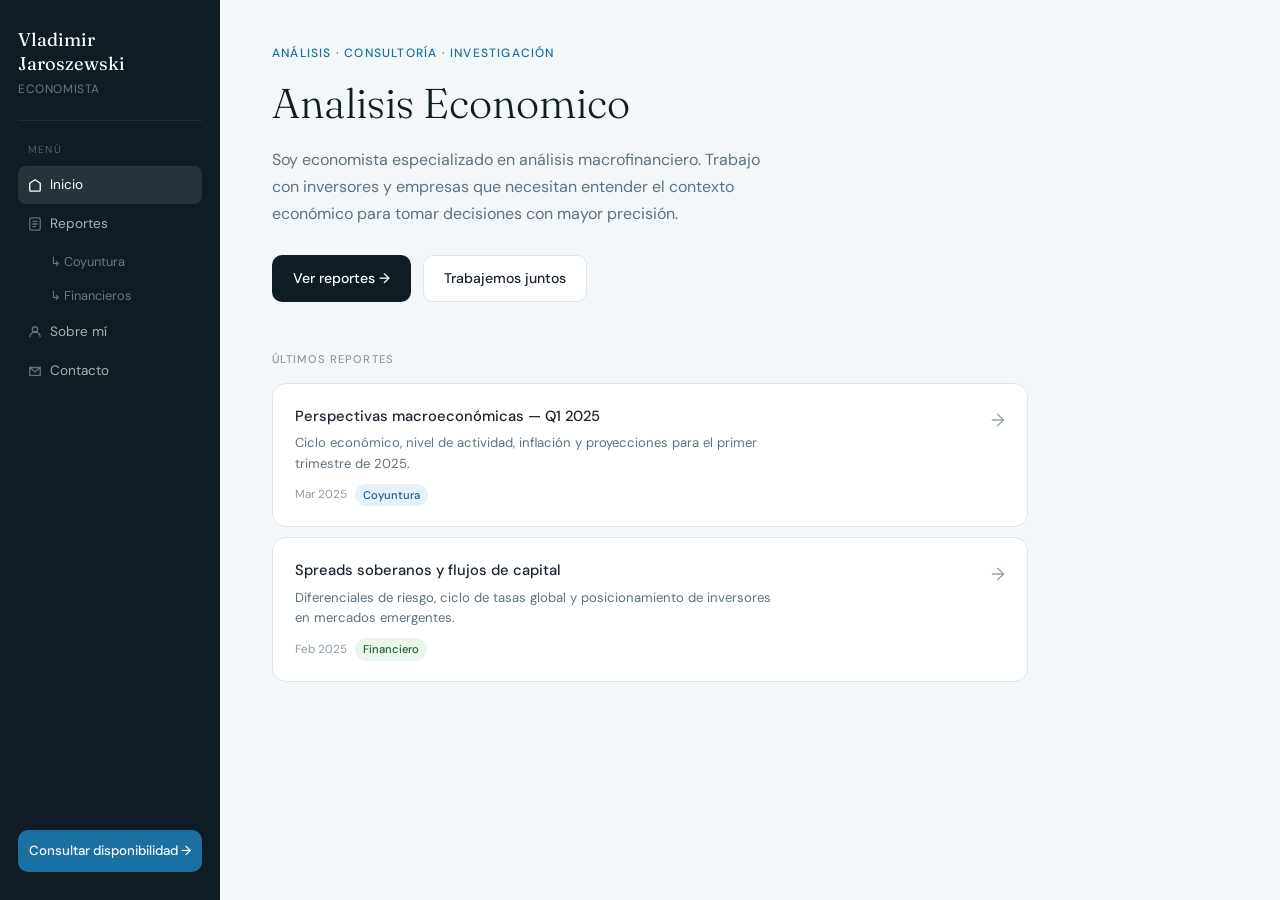
==== index.html @ 232a1d72 "Refactor report sections in index.html" ====
<!DOCTYPE html>
<html lang="es">
<head>
<meta charset="UTF-8">
<meta name="viewport" content="width=device-width, initial-scale=1.0">
<meta name="description" content="Vladimir Jaroszewski — Economista especializado en análisis macrofinanciero. Consultoría, análisis financiero para inversores e investigación aplicada.">
<meta name="author" content="Vladimir Jaroszewski">
<meta name="robots" content="index, follow">
<meta property="og:title" content="Vladimir Jaroszewski · Análisis Macrofinanciero">
<meta property="og:description" content="Consultoría económica y análisis financiero para inversores y empresas. Reportes de coyuntura y escenarios macro.">
<meta property="og:locale" content="es_AR">
<link rel="preconnect" href="https://fonts.googleapis.com">
<link href="https://fonts.googleapis.com/css2?family=Fraunces:ital,wght@0,300;0,400;0,500;1,300&family=DM+Sans:wght@300;400;500&display=swap" rel="stylesheet">
<title>Vladimir Jaroszewski | Economista</title>
<style>
*{box-sizing:border-box;margin:0;padding:0}
:root{
  --ink:#0f1c24;
  --ink2:#1d2f3a;
  --accent:#1a6fa3;
  --accent-soft:#e6f2fa;
  --accent-mid:#5098c4;
  --text:#1a2530;
  --muted:#5d7280;
  --muted2:#8a9ba6;
  --line:#dce6ed;
  --bg:#f4f7f9;
  --card:#fff;
  --radius:14px;
  --serif:'Fraunces',Georgia,serif;
  --sans:'DM Sans',system-ui,sans-serif;
}
html{scroll-behavior:smooth}
body{font-family:var(--sans);background:var(--bg);color:var(--text);line-height:1.65;font-size:15px}
a{text-decoration:none;color:inherit}

.layout{display:grid;grid-template-columns:220px 1fr;min-height:100vh}

.sidebar{background:var(--ink);color:#fff;position:sticky;top:0;height:100vh;overflow-y:auto;display:flex;flex-direction:column;padding:28px 18px}
.brand h1{font-family:var(--serif);font-size:1.15rem;font-weight:400;color:#fff;line-height:1.3}
.brand-sub{font-size:0.75rem;color:rgba(255,255,255,0.4);letter-spacing:0.05em;text-transform:uppercase;margin-top:4px}
.sidebar-div{height:1px;background:rgba(255,255,255,0.07);margin:20px 0}
.nav-section{margin-bottom:20px}
.nav-label{font-size:0.65rem;letter-spacing:0.12em;text-transform:uppercase;color:rgba(255,255,255,0.3);margin-bottom:8px;padding-left:10px}
nav a{display:flex;align-items:center;gap:8px;padding:8px 10px;border-radius:8px;font-size:0.85rem;color:rgba(255,255,255,0.65);transition:all 0.15s;margin-bottom:1px;cursor:pointer}
nav a:hover{background:rgba(255,255,255,0.07);color:#fff}
nav a.active{background:rgba(255,255,255,0.1);color:#fff}
nav a svg{width:14px;height:14px;opacity:0.55;flex-shrink:0}
nav a.active svg,nav a:hover svg{opacity:1}
.nav-sub a{padding:6px 10px 6px 32px;font-size:0.8rem;color:rgba(255,255,255,0.4)}
.nav-sub a:hover{color:rgba(255,255,255,0.75);background:rgba(255,255,255,0.04)}
.sidebar-cta{margin-top:auto;padding-top:16px}
.sidebar-cta a{display:block;text-align:center;background:var(--accent);color:#fff;padding:10px;border-radius:10px;font-size:0.83rem;font-weight:500;transition:0.15s;cursor:pointer}
.sidebar-cta a:hover{background:#1560a0}

.main{overflow-y:auto}
section{display:none;padding:44px 52px;max-width:860px}
section.active{display:block}

/* INICIO */
.hero{margin-bottom:48px}
.hero-eyebrow{font-size:0.75rem;letter-spacing:0.1em;text-transform:uppercase;color:var(--accent);font-weight:500;margin-bottom:16px}
.hero h2{font-family:var(--serif);font-size:2.6rem;font-weight:300;line-height:1.15;color:var(--ink);margin-bottom:18px;max-width:520px}
.hero h2 em{font-style:italic;color:var(--accent-mid)}
.hero-lead{font-size:1rem;color:var(--muted);max-width:500px;line-height:1.7;margin-bottom:28px}
.hero-actions{display:flex;gap:12px;flex-wrap:wrap}
.btn{display:inline-flex;align-items:center;gap:8px;padding:11px 20px;border-radius:10px;font-size:0.88rem;font-weight:500;transition:0.15s;border:1px solid transparent;cursor:pointer;font-family:var(--sans)}
.btn-primary{background:var(--ink);color:#fff}
.btn-primary:hover{background:var(--ink2)}
.btn-outline{background:var(--card);border-color:var(--line);color:var(--text)}
.btn-outline:hover{border-color:#aabfcc;background:#f0f5f8}

.services-grid{display:grid;grid-template-columns:repeat(3,1fr);gap:14px;margin-bottom:40px}
.service-card{background:var(--card);border:1px solid var(--line);border-radius:var(--radius);padding:22px 18px;transition:0.2s}
.service-card:hover{border-color:#b0ccd8;transform:translateY(-2px)}
.service-icon{width:36px;height:36px;background:var(--accent-soft);border-radius:9px;display:flex;align-items:center;justify-content:center;margin-bottom:14px}
.service-icon svg{width:18px;height:18px;stroke:var(--accent);stroke-width:1.5;fill:none}
.service-card h3{font-size:0.9rem;font-weight:500;color:var(--ink);margin-bottom:8px}
.service-card p{font-size:0.82rem;color:var(--muted);line-height:1.6}

.section-label{font-size:0.7rem;letter-spacing:0.1em;text-transform:uppercase;color:var(--muted2);font-weight:500;margin-bottom:14px}
.preview-card{background:var(--card);border:1px solid var(--line);border-radius:var(--radius);padding:20px 22px;margin-bottom:10px;cursor:pointer;transition:0.15s;display:flex;justify-content:space-between;align-items:flex-start;gap:16px}
.preview-card:hover{border-color:#adc6d8;background:#fafcfe}
.preview-card-body h4{font-size:0.92rem;font-weight:500;color:var(--text);margin-bottom:5px}
.preview-card-body p{font-size:0.82rem;color:var(--muted);line-height:1.55;max-width:480px}
.preview-meta{display:flex;gap:8px;margin-top:10px;align-items:center;flex-wrap:wrap}
.pdate{font-size:0.73rem;color:var(--muted2)}
.tag{display:inline-block;font-size:0.7rem;padding:2px 8px;border-radius:20px;font-weight:500}
.tag.macro{background:#e6f2fa;color:#1a5f8e}
.tag.mercado{background:#eaf5ee;color:#1a6630}
.tag.prev{background:#fef3e2;color:#7a4d0a}
.preview-arrow{color:var(--muted2);font-size:1.1rem;flex-shrink:0;margin-top:2px;transition:0.15s}
.preview-card:hover .preview-arrow{color:var(--accent);transform:translateX(3px)}

/* REPORTES */
.page-hero{margin-bottom:32px}
.page-hero h2{font-family:var(--serif);font-size:2rem;font-weight:300;color:var(--ink);margin-bottom:8px}
.page-hero p{color:var(--muted);font-size:0.93rem;max-width:500px}

.report-area{margin-bottom:36px}
.area-title{font-size:0.68rem;letter-spacing:0.12em;text-transform:uppercase;color:var(--accent);font-weight:500;padding-bottom:10px;border-bottom:1.5px solid var(--accent-soft);margin-bottom:14px}

.report-full{background:var(--card);border:1px solid var(--line);border-radius:var(--radius);overflow:hidden;margin-bottom:12px}
.report-full-header{padding:20px 22px;cursor:pointer;display:flex;justify-content:space-between;align-items:flex-start;gap:12px}
.report-full-header:hover .rh-title{color:var(--accent)}
.rh-body{flex:1}
.rh-title{font-size:0.93rem;font-weight:500;color:var(--text);margin-bottom:5px;transition:color 0.15s}
.rh-desc{font-size:0.82rem;color:var(--muted);line-height:1.55}
.rh-meta{display:flex;gap:8px;margin-top:10px;flex-wrap:wrap;align-items:center}
.rh-toggle{flex-shrink:0;margin-top:2px;font-size:0.78rem;color:var(--accent);background:var(--accent-soft);border:none;border-radius:6px;padding:5px 10px;cursor:pointer;font-family:var(--sans);transition:0.15s;white-space:nowrap;align-self:flex-start}
.rh-toggle:hover{background:#d0e8f5}

.report-sections{display:none;border-top:1px solid var(--line)}
.report-sections.open{display:block}
.rs-item{padding:14px 22px;border-bottom:1px solid #f0f5f7;display:flex;gap:14px;align-items:flex-start}
.rs-item:last-child{border-bottom:none}
.rs-num{font-size:0.72rem;font-weight:500;color:var(--accent-mid);background:var(--accent-soft);border-radius:5px;padding:3px 7px;flex-shrink:0;margin-top:1px}
.rs-content strong{display:block;font-size:0.85rem;font-weight:500;color:var(--text);margin-bottom:3px}
.rs-content span{font-size:0.8rem;color:var(--muted);line-height:1.6}

/* SERVICIOS */
.service-full{background:var(--card);border:1px solid var(--line);border-radius:var(--radius);padding:28px;margin-bottom:14px}
.sf-header{display:flex;gap:16px;align-items:flex-start;margin-bottom:16px}
.sf-icon{width:44px;height:44px;background:var(--accent-soft);border-radius:10px;display:flex;align-items:center;justify-content:center;flex-shrink:0}
.sf-icon svg{width:22px;height:22px;stroke:var(--accent);stroke-width:1.5;fill:none}
.sf-title{font-family:var(--serif);font-size:1.15rem;font-weight:400;color:var(--ink);margin-bottom:4px}
.sf-sub{font-size:0.82rem;color:var(--muted)}
.sf-body{font-size:0.88rem;color:var(--muted);line-height:1.7;margin-bottom:16px}
.sf-list{list-style:none;display:grid;grid-template-columns:1fr 1fr;gap:8px;margin-bottom:16px}
.sf-list li{font-size:0.82rem;color:var(--text);padding-left:14px;position:relative}
.sf-list li::before{content:'—';position:absolute;left:0;color:var(--accent-mid);font-size:0.7rem}
.sf-cta{padding-top:16px;border-top:1px solid var(--line);display:flex;align-items:center;justify-content:space-between;gap:12px;flex-wrap:wrap}
.sf-cta p{font-size:0.82rem;color:var(--muted)}

/* SOBRE */
.about-layout{display:grid;grid-template-columns:1fr 180px;gap:36px;align-items:start;margin-bottom:20px}
.about-av{width:100%;aspect-ratio:1;border-radius:14px;background:linear-gradient(135deg,#c0d8e8,#deeef8);display:flex;align-items:center;justify-content:center;font-family:var(--serif);font-size:2.8rem;color:var(--accent);font-weight:300}
.about-text h2{font-family:var(--serif);font-size:1.8rem;font-weight:300;color:var(--ink);margin-bottom:10px}
.about-text p{color:var(--muted);font-size:0.9rem;line-height:1.75;margin-bottom:12px}
.cred-row{display:flex;flex-wrap:wrap;gap:8px;margin-top:4px}
.cred{display:inline-flex;gap:6px;align-items:center;font-size:0.78rem;background:var(--bg);border:1px solid var(--line);border-radius:20px;padding:4px 10px;color:var(--text)}
.cred strong{color:var(--accent)}

.tools-grid{display:grid;grid-template-columns:repeat(4,1fr);gap:10px;margin-top:4px}
.tool{background:var(--bg);border:1px solid var(--line);border-radius:9px;padding:12px;text-align:center;font-size:0.82rem;font-weight:500;color:var(--text)}
.tool span{display:block;font-size:0.7rem;color:var(--muted);font-weight:400;margin-top:2px}

.cblock{background:var(--card);border:1px solid var(--line);border-radius:var(--radius);padding:24px;margin-bottom:14px}
.cblock h4{font-family:var(--serif);font-size:1.05rem;font-weight:400;color:var(--ink);margin-bottom:12px}
.cblock p{font-size:0.88rem;color:var(--muted);line-height:1.7}

/* CONTACTO */
.contact-layout{display:grid;grid-template-columns:1fr 1fr;gap:16px}
.contact-block{background:var(--card);border:1px solid var(--line);border-radius:var(--radius);padding:24px}
.contact-block h4{font-family:var(--serif);font-size:1.05rem;font-weight:400;color:var(--ink);margin-bottom:12px}
.contact-block p{font-size:0.88rem;color:var(--muted);line-height:1.7;margin-bottom:14px}
.contact-link{display:flex;align-items:center;gap:10px;padding:11px 14px;border:1px solid var(--line);border-radius:9px;font-size:0.85rem;color:var(--text);transition:0.15s;margin-bottom:8px}
.contact-link:hover{border-color:var(--accent);color:var(--accent);background:var(--accent-soft)}
.contact-link svg{width:15px;height:15px;stroke:currentColor;stroke-width:1.5;fill:none;flex-shrink:0}
.contact-note{background:var(--accent-soft);border-radius:var(--radius);padding:20px 22px;margin-top:16px;grid-column:1/-1}
.contact-note p{font-size:0.88rem;color:var(--ink2);line-height:1.7}
.contact-note strong{color:var(--accent)}

@media(max-width:820px){
  .layout{grid-template-columns:1fr}
  .sidebar{height:auto;position:relative}
  section{padding:28px 20px}
  .services-grid,.tools-grid{grid-template-columns:1fr 1fr}
  .sf-list{grid-template-columns:1fr}
  .contact-layout,.about-layout{grid-template-columns:1fr}
}
</style>
</head>
<body>
<div class="layout">

<aside class="sidebar">
  <div class="brand">
    <h1>Vladimir Jaroszewski</h1>
    <div class="brand-sub">Economista</div>
  </div>
  <div class="sidebar-div"></div>
  <nav>
    <div class="nav-section">
      <div class="nav-label">Menú</div>
      <a data-sec="inicio" onclick="nav('inicio',this)">
        <svg viewBox="0 0 16 16" fill="none" stroke="currentColor" stroke-width="1.5"><path d="M2 6l6-4 6 4v8a1 1 0 01-1 1H3a1 1 0 01-1-1V6z"/></svg>
        Inicio
      </a>
      <a data-sec="reportes" onclick="nav('reportes',this)">
        <svg viewBox="0 0 16 16" fill="none" stroke="currentColor" stroke-width="1.5"><rect x="2" y="1" width="12" height="14" rx="1.5"/><path d="M5 5h6M5 8h6M5 11h4"/></svg>
        Reportes
      </a>
      <div class="nav-sub">
        <a onclick="nav('reportes',null);setTimeout(()=>jumpTo('area-coyuntura'),80)">↳ Coyuntura</a>
        <a onclick="nav('reportes',null);setTimeout(()=>jumpTo('area-financieros'),80)">↳ Financieros</a>
      </div>
      <a data-sec="sobre" onclick="nav('sobre',this)">
        <svg viewBox="0 0 16 16" fill="none" stroke="currentColor" stroke-width="1.5"><circle cx="8" cy="5" r="3"/><path d="M2 14c0-3.3 2.7-6 6-6s6 2.7 6 6"/></svg>
        Sobre mí
      </a>
      <a data-sec="contacto" onclick="nav('contacto',this)">
        <svg viewBox="0 0 16 16" fill="none" stroke="currentColor" stroke-width="1.5"><path d="M2 4h12v9H2z"/><path d="M2 4l6 5 6-5"/></svg>
        Contacto
      </a>
    </div>
  </nav>
  <div class="sidebar-cta">
    <a onclick="nav('contacto',null)">Consultar disponibilidad →</a>
  </div>
</aside>

<main class="main">

  <!-- INICIO -->
  <section id="sec-inicio" class="active">
    <div class="hero">
      <div class="hero-eyebrow">Análisis · Consultoría · Investigación</div>
      <h2>Analisis Economico</em></h2>
      <p class="hero-lead">Soy economista especializado en análisis macrofinanciero. Trabajo con inversores y empresas que necesitan entender el contexto económico para tomar decisiones con mayor precisión.</p>
      <div class="hero-actions">
        <a class="btn btn-primary" onclick="nav('reportes',null)">Ver reportes →</a>
        <a class="btn btn-outline" onclick="nav('contacto',null)">Trabajemos juntos</a>
      </div>
    </div>

    <div class="section-label" style="margin-top:8px">Últimos reportes</div>
    <div class="preview-card" onclick="nav('reportes',null);setTimeout(()=>jumpTo('area-coyuntura'),80)">
      <div class="preview-card-body">
        <h4>Perspectivas macroeconómicas — Q1 2025</h4>
        <p>Ciclo económico, nivel de actividad, inflación y proyecciones para el primer trimestre de 2025.</p>
        <div class="preview-meta"><span class="pdate">Mar 2025</span><span class="tag macro">Coyuntura</span></div>
      </div>
      <div class="preview-arrow">→</div>
    </div>
    <div class="preview-card" onclick="nav('reportes',null);setTimeout(()=>jumpTo('area-financieros'),80)">
      <div class="preview-card-body">
        <h4>Spreads soberanos y flujos de capital</h4>
        <p>Diferenciales de riesgo, ciclo de tasas global y posicionamiento de inversores en mercados emergentes.</p>
        <div class="preview-meta"><span class="pdate">Feb 2025</span><span class="tag mercado">Financiero</span></div>
      </div>
      <div class="preview-arrow">→</div>
    </div>
  </section>

 <!-- REPORTES -->
<section id="sec-reportes">
  
  <div class="page-hero">
    <h2>Reportes</h2>
    <p>Análisis macroeconómico aplicado y reportes de coyuntura orientados a la toma de decisiones.</p>
  </div>

  <!-- COYUNTURA -->
  <div class="report-area" id="area-coyuntura">
    <div class="area-title">Coyuntura macroeconómica</div>

    <div class="report-full" id="reporte-reservas-netas">
      
      <div class="report-full-header">
        <div class="rh-body">
          <div class="rh-title">
            <a href="https://vladimir-jaroszewski.github.io/codigos/Codigos_resNet/datos/res%20netas_py.html" target="_blank" class="report-title-link">
              Reservas internacionales y su cálculo
            </a>
          </div>
          <div class="rh-desc">
            Construcción de reservas netas y super netas del BCRA, con descomposición de activos y pasivos en moneda extranjera para evaluar su disponibilidad efectiva.
          </div>
          <div class="rh-meta">
            <span class="pdate">2026</span>
            <span class="tag macro">Monetario</span>
          </div>
        </div>
      </div>

      <div class="report-link-row">
        <a href="https://vladimir-jaroszewski.github.io/codigos/Codigos_resNet/datos/res%20netas_py.html" target="_blank" class="report-open-link">
          Ver reporte completo
          <span class="report-open-arrow">↗</span>
        </a>
      </div>

    </div>

  </div>

  <!-- FINANCIEROS -->
  <div class="report-area" id="area-financieros">
    <div class="area-title">Mercados financieros</div>

    <div class="report-full" id="reporte-letras">
      
      <div class="report-full-header">
        <div class="rh-body">
          <div class="rh-title">
            <a href="https://vladimir-jaroszewski.github.io/codigos/Codigos_resNet/Letras%20intrasf/letras_int.html" target="_blank" class="report-title-link">
              Letras intransferibles y balance del BCRA
            </a>
          </div>
          <div class="rh-desc">
            Análisis del rol de las letras intransferibles en el balance del BCRA y su impacto sobre la calidad de los activos y la sostenibilidad monetaria.
          </div>
          <div class="rh-meta">
            <span class="pdate">2026</span>
            <span class="tag mercado">Financiero</span>
          </div>
        </div>
      </div>

      <div class="report-link-row">
        <a href="https://vladimir-jaroszewski.github.io/codigos/Codigos_resNet/Letras%20intrasf/letras_int.html" target="_blank" class="report-open-link">
          Ver reporte completo
          <span class="report-open-arrow">↗</span>
        </a>
      </div>

    </div>

  </div>

</section>

  <!-- SOBRE -->
  <section id="sec-sobre">
    <div class="about-layout">
      <div class="about-text">
        <h2>Vladimir Jaroszewski</h2>
        <p>Economista con formación en macroeconomía aplicada y finanzas. Trabajo en el cruce entre el análisis académico riguroso y la toma de decisiones en contextos reales y dinámicos.</p>
        <p>Tengo experiencia en análisis financiero, modelización económica y procesamiento de datos. He desarrollado herramientas cuantitativas y reportes orientados a la evaluación de escenarios macro-financieros para la toma de decisiones.</p>
        <div class="cred-row">
          <span class="cred"><strong>UCEMA</strong> Maestría en Economía</span>
          <span class="cred"><strong>UNC</strong> Lic. en Economía</span>
          <span class="cred"><strong>AAEP</strong> Congreso 2025</span>
        </div>
      </div>
      <div class="about-av">VJ</div>
    </div>

    <div class="cblock">
      <h4>Herramientas y métodos</h4>
      <div class="tools-grid">
        <div class="tool">Python<span>Análisis de datos</span></div>
        <div class="tool">R<span>Econometría</span></div>
        <div class="tool">EViews<span>Series de tiempo</span></div>
        <div class="tool">Excel<span>Modelos financieros</span></div>
        <div class="tool">LaTeX<span>Documentación</span></div>
        <div class="tool">Sharpe / VaR<span>Riesgo</span></div>
        <div class="tool">EMAE / IPC<span>Indicadores macro</span></div>
        <div class="tool">EMBI / CDS<span>Riesgo soberano</span></div>
      </div>
    </div>

    <div class="cblock">
      <h4>Investigación</h4>
      <p>Investigador Asistente en el Proyecto FORMAR (FCE–UNC), con foco en Economía Política y evidencia empírica aplicada. Presentación en el Congreso Anual de la AAEP (Nov 2025): <em>"Informalidad laboral y presión previsional: simulaciones de sostenibilidad ante el envejecimiento poblacional."</em></p>
    </div>
  </section>

  <!-- CONTACTO -->
  <section id="sec-contacto">
    <div class="page-hero">
      <h2>Contacto</h2>
      <p>Si estás buscando análisis económico orientado a la acción, escribime. Consulta inicial sin costo.</p>
    </div>
    <div class="contact-layout">
      <div class="contact-block">
        <h4>Escribime directamente</h4>
        <p>Para consultas sobre servicios, presupuestos o para ver si puedo ayudarte con lo que necesitás.</p>
        <a class="contact-link" href="/cdn-cgi/l/email-protection#0a606b786579706f7d7961637c666b6e636763784a6d676b636624696567">
          <svg viewBox="0 0 24 24"><path d="M4 4h16v16H4z"/><polyline points="4,4 12,13 20,4"/></svg>
          <span class="__cf_email__" data-cfemail="deb4bfacb1ada4bba9adb5b7a8b2bfbab7b3b7ac9eb9b3bfb7b2f0bdb1b3">[email&#160;protected]</span>
        </a>
        <a class="contact-link" href="https://linkedin.com/in/vladimir-jaroszewski" target="_blank">
          <svg viewBox="0 0 24 24"><path d="M16 8a6 6 0 016 6v7h-4v-7a2 2 0 00-2-2 2 2 0 00-2 2v7h-4v-7a6 6 0 016-6z"/><rect x="2" y="9" width="4" height="12"/><circle cx="4" cy="4" r="2"/></svg>
          LinkedIn
        </a>
        <a class="contact-link" href="tel:+542302442726">
          <svg viewBox="0 0 24 24"><path d="M22 16.92v3a2 2 0 01-2.18 2 19.79 19.79 0 01-8.63-3.07A19.5 19.5 0 013.07 9.81 19.79 19.79 0 01.22 1.18 2 2 0 012.18 0h3a2 2 0 012 1.72c.127.96.361 1.903.7 2.81a2 2 0 01-.45 2.11L6.91 7.91a16 16 0 006.18 6.18l1.27-1.27a2 2 0 012.11-.45c.907.339 1.85.573 2.81.7A2 2 0 0122 16.92z"/></svg>
          +54 2302 442726
        </a>
      </div>
      <div class="contact-block">
        <h4>¿En qué puedo ayudarte?</h4>
        <p>Trabajo con:</p>
        <ul style="list-style:none;margin-top:4px">
          <li style="padding:9px 0;border-bottom:1px solid var(--line);font-size:0.85rem;color:var(--muted)">→ Inversores que quieren entender el contexto macro antes de tomar posiciones</li>
          <li style="padding:9px 0;border-bottom:1px solid var(--line);font-size:0.85rem;color:var(--muted)">→ Empresas que necesitan proyecciones para planificar su operación</li>
          <li style="padding:9px 0;font-size:0.85rem;color:var(--muted)">→ Organizaciones que requieren investigación aplicada con rigor técnico</li>
        </ul>
      </div>
      <div class="contact-note">
        <p><strong>Consulta inicial sin costo.</strong> Contame brevemente qué necesitás y te respondo con una propuesta o, al menos, con orientación sobre cómo encararlo.</p>
      </div>
    </div>
  </section>

</main>
</div>

<script data-cfasync="false" src="/cdn-cgi/scripts/5c5dd728/cloudflare-static/email-decode.min.js"></script>
<script>
function nav(sec, el) {
  document.querySelectorAll('section').forEach(s => s.classList.remove('active'));

  const target = document.getElementById('sec-' + sec);
  if (target) {
    target.classList.add('active');
  }

  document.querySelectorAll('nav a[data-sec]').forEach(a => a.classList.remove('active'));

  if (el && el.matches('[data-sec]')) {
    el.classList.add('active');
  } else {
    const navLink = document.querySelector(`nav a[data-sec="${sec}"]`);
    if (navLink) navLink.classList.add('active');
  }

  const main = document.querySelector('.main');
  if (main) main.scrollTop = 0;
}

function toggleReport(header) {
  const report = header.parentElement;
  const sections = report.querySelector('.report-sections');
  const btn = header.querySelector('.rh-toggle');

  if (!sections || !btn) return;

  const isOpen = sections.classList.toggle('open');
  btn.textContent = isOpen ? 'Cerrar reporte ↑' : 'Leer reporte ↓';
}

function jumpTo(id) {
  const el = document.getElementById(id);
  if (el) {
    el.scrollIntoView({ behavior: 'smooth', block: 'start' });
  }
}

document.addEventListener('DOMContentLoaded', () => {
  const firstNav = document.querySelector('nav a[data-sec="inicio"]');
  if (firstNav) firstNav.classList.add('active');
});
</script>
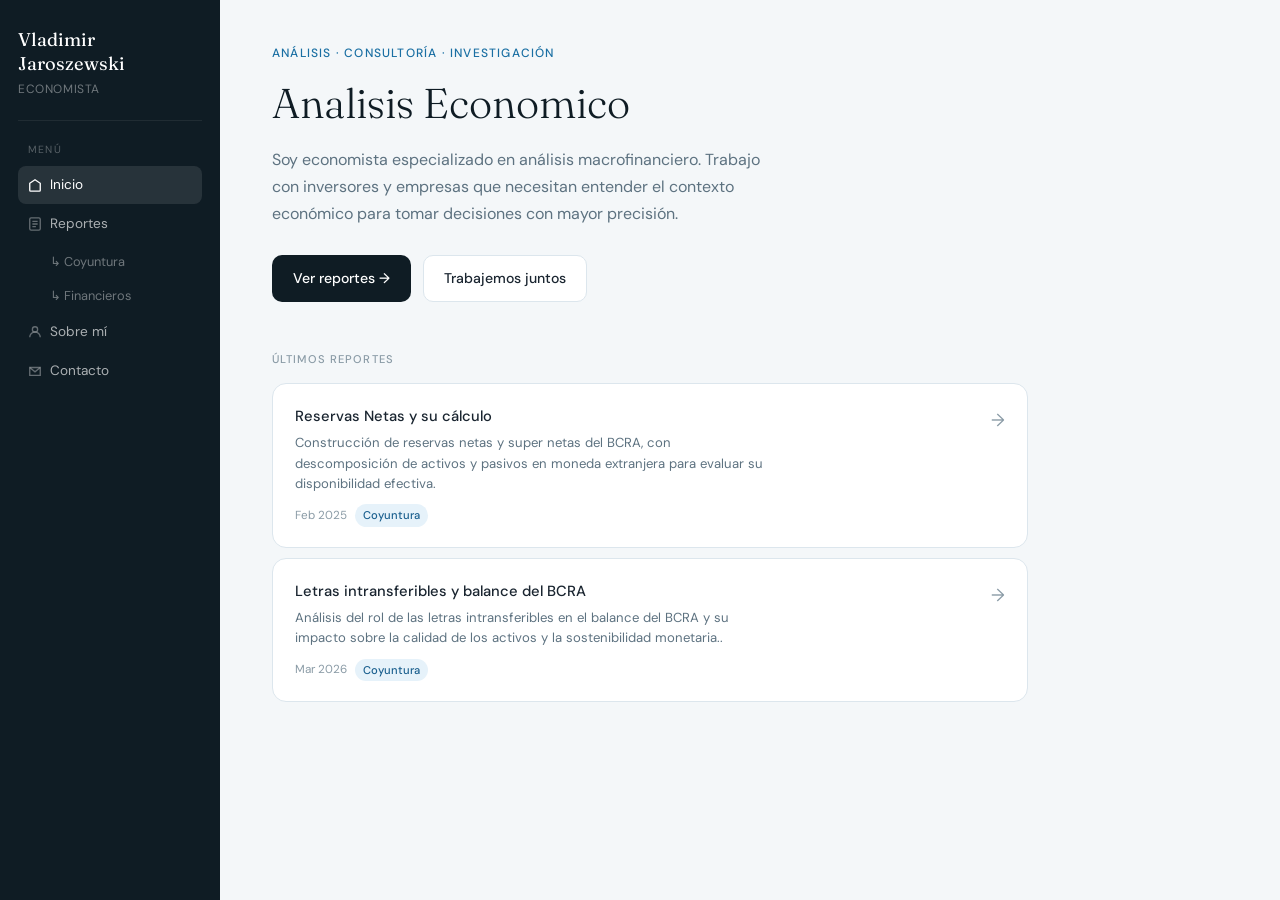
==== commit b94029f3: "Update contact section and add new report previews" ====
--- a/index.html
+++ b/index.html
@@ -204,10 +204,6 @@
         Contacto
       </a>
     </div>
-  </nav>
-  <div class="sidebar-cta">
-    <a onclick="nav('contacto',null)">Consultar disponibilidad →</a>
-  </div>
 </aside>
 
 <main class="main">
@@ -227,17 +223,17 @@
     <div class="section-label" style="margin-top:8px">Últimos reportes</div>
     <div class="preview-card" onclick="nav('reportes',null);setTimeout(()=>jumpTo('area-coyuntura'),80)">
       <div class="preview-card-body">
-        <h4>Perspectivas macroeconómicas — Q1 2025</h4>
-        <p>Ciclo económico, nivel de actividad, inflación y proyecciones para el primer trimestre de 2025.</p>
-        <div class="preview-meta"><span class="pdate">Mar 2025</span><span class="tag macro">Coyuntura</span></div>
+        <h4>Reservas Netas y su cálculo</h4>
+        <p>Construcción de reservas netas y super netas del BCRA, con descomposición de activos y pasivos en moneda extranjera para evaluar su disponibilidad efectiva.</p>
+        <div class="preview-meta"><span class="pdate">Feb 2025</span><span class="tag macro">Coyuntura</span></div>
       </div>
       <div class="preview-arrow">→</div>
     </div>
-    <div class="preview-card" onclick="nav('reportes',null);setTimeout(()=>jumpTo('area-financieros'),80)">
+    <div class="preview-card" onclick="nav('reportes',null);setTimeout(()=>jumpTo('area-coyuntura'),80)">
       <div class="preview-card-body">
-        <h4>Spreads soberanos y flujos de capital</h4>
-        <p>Diferenciales de riesgo, ciclo de tasas global y posicionamiento de inversores en mercados emergentes.</p>
-        <div class="preview-meta"><span class="pdate">Feb 2025</span><span class="tag mercado">Financiero</span></div>
+        <h4>Letras intransferibles y balance del BCRA</h4>
+        <p>Análisis del rol de las letras intransferibles en el balance del BCRA y su impacto sobre la calidad de los activos y la sostenibilidad monetaria..</p>
+        <div class="preview-meta"><span class="pdate">Mar 2026</span><span class="tag macro">Coyuntura</span></div>
       </div>
       <div class="preview-arrow">→</div>
     </div>
@@ -274,22 +270,9 @@
         </div>
       </div>
 
-      <div class="report-link-row">
-        <a href="https://vladimir-jaroszewski.github.io/codigos/Codigos_resNet/datos/res%20netas_py.html" target="_blank" class="report-open-link">
-          Ver reporte completo
-          <span class="report-open-arrow">↗</span>
-        </a>
-      </div>
-
-    </div>
-
-  </div>
-
-  <!-- FINANCIEROS -->
-  <div class="report-area" id="area-financieros">
-    <div class="area-title">Mercados financieros</div>
-
-    <div class="report-full" id="reporte-letras">
+    </div>
+
+        <div class="report-full" id="reporte-letras">
       
       <div class="report-full-header">
         <div class="rh-body">
@@ -308,17 +291,35 @@
         </div>
       </div>
 
-      <div class="report-link-row">
-        <a href="https://vladimir-jaroszewski.github.io/codigos/Codigos_resNet/Letras%20intrasf/letras_int.html" target="_blank" class="report-open-link">
-          Ver reporte completo
-          <span class="report-open-arrow">↗</span>
-        </a>
-      </div>
-
     </div>
 
   </div>
 
+<!-- FINANCIEROS -->
+<div class="report-area" id="area-financieros">
+  <div class="area-title">Mercados financieros</div>
+
+  <div class="report-full" id="reporte-informe-anual-2024">
+    
+    <div class="report-full-header">
+      <div class="rh-body">
+        <div class="rh-title">
+          <a href="Ahttps://vladimir-jaroszewski.github.io/Informes/Informe_anual_2024.pdf" target="_blank" class="report-title-link">
+            Informe anual 2024
+          </a>
+        </div>
+        <div class="rh-desc">
+          Balance anual de mercado, desempeño de activos y principales tendencias macrofinancieras observadas durante 2024.
+        </div>
+        <div class="rh-meta">
+          <span class="pdate">2024</span>
+          <span class="tag mercado">Financiero</span>
+        </div>
+      </div>
+    </div>
+
+  </div>
+</div>
 </section>
 
   <!-- SOBRE -->
@@ -329,9 +330,8 @@
         <p>Economista con formación en macroeconomía aplicada y finanzas. Trabajo en el cruce entre el análisis académico riguroso y la toma de decisiones en contextos reales y dinámicos.</p>
         <p>Tengo experiencia en análisis financiero, modelización económica y procesamiento de datos. He desarrollado herramientas cuantitativas y reportes orientados a la evaluación de escenarios macro-financieros para la toma de decisiones.</p>
         <div class="cred-row">
-          <span class="cred"><strong>UCEMA</strong> Maestría en Economía</span>
+          <span class="cred"><strong>UCEMA</strong> Maestría en Economía(En curso)</span>
           <span class="cred"><strong>UNC</strong> Lic. en Economía</span>
-          <span class="cred"><strong>AAEP</strong> Congreso 2025</span>
         </div>
       </div>
       <div class="about-av">VJ</div>
@@ -357,20 +357,24 @@
     </div>
   </section>
 
-  <!-- CONTACTO -->
-  <section id="sec-contacto">
-    <div class="page-hero">
-      <h2>Contacto</h2>
-      <p>Si estás buscando análisis económico orientado a la acción, escribime. Consulta inicial sin costo.</p>
-    </div>
-    <div class="contact-layout">
-      <div class="contact-block">
-        <h4>Escribime directamente</h4>
-        <p>Para consultas sobre servicios, presupuestos o para ver si puedo ayudarte con lo que necesitás.</p>
-        <a class="contact-link" href="/cdn-cgi/l/email-protection#0a606b786579706f7d7961637c666b6e636763784a6d676b636624696567">
-          <svg viewBox="0 0 24 24"><path d="M4 4h16v16H4z"/><polyline points="4,4 12,13 20,4"/></svg>
-          <span class="__cf_email__" data-cfemail="deb4bfacb1ada4bba9adb5b7a8b2bfbab7b3b7ac9eb9b3bfb7b2f0bdb1b3">[email&#160;protected]</span>
-        </a>
+<!-- CONTACTO -->
+<section id="sec-contacto">
+  <div class="page-hero">
+    <h2>Contacto</h2>
+  </div>
+
+  <div class="contact-layout">
+    <div class="contact-block">
+      <h4>Escribime directamente</h4>
+      <p>Para consultas sobre servicios, presupuestos o para ver si puedo ayudarte con lo que necesitás.</p>
+
+      <a class="contact-link" href="mailto:jaroszewskivladimir@gmail.com">
+        <svg viewBox="0 0 24 24">
+          <path d="M4 4h16v16H4z"/>
+          <polyline points="4,4 12,13 20,4"/>
+        </svg>
+        <span>jaroszewskivladimir@gmail.com</span>
+      </a>
         <a class="contact-link" href="https://linkedin.com/in/vladimir-jaroszewski" target="_blank">
           <svg viewBox="0 0 24 24"><path d="M16 8a6 6 0 016 6v7h-4v-7a2 2 0 00-2-2 2 2 0 00-2 2v7h-4v-7a6 6 0 016-6z"/><rect x="2" y="9" width="4" height="12"/><circle cx="4" cy="4" r="2"/></svg>
           LinkedIn
